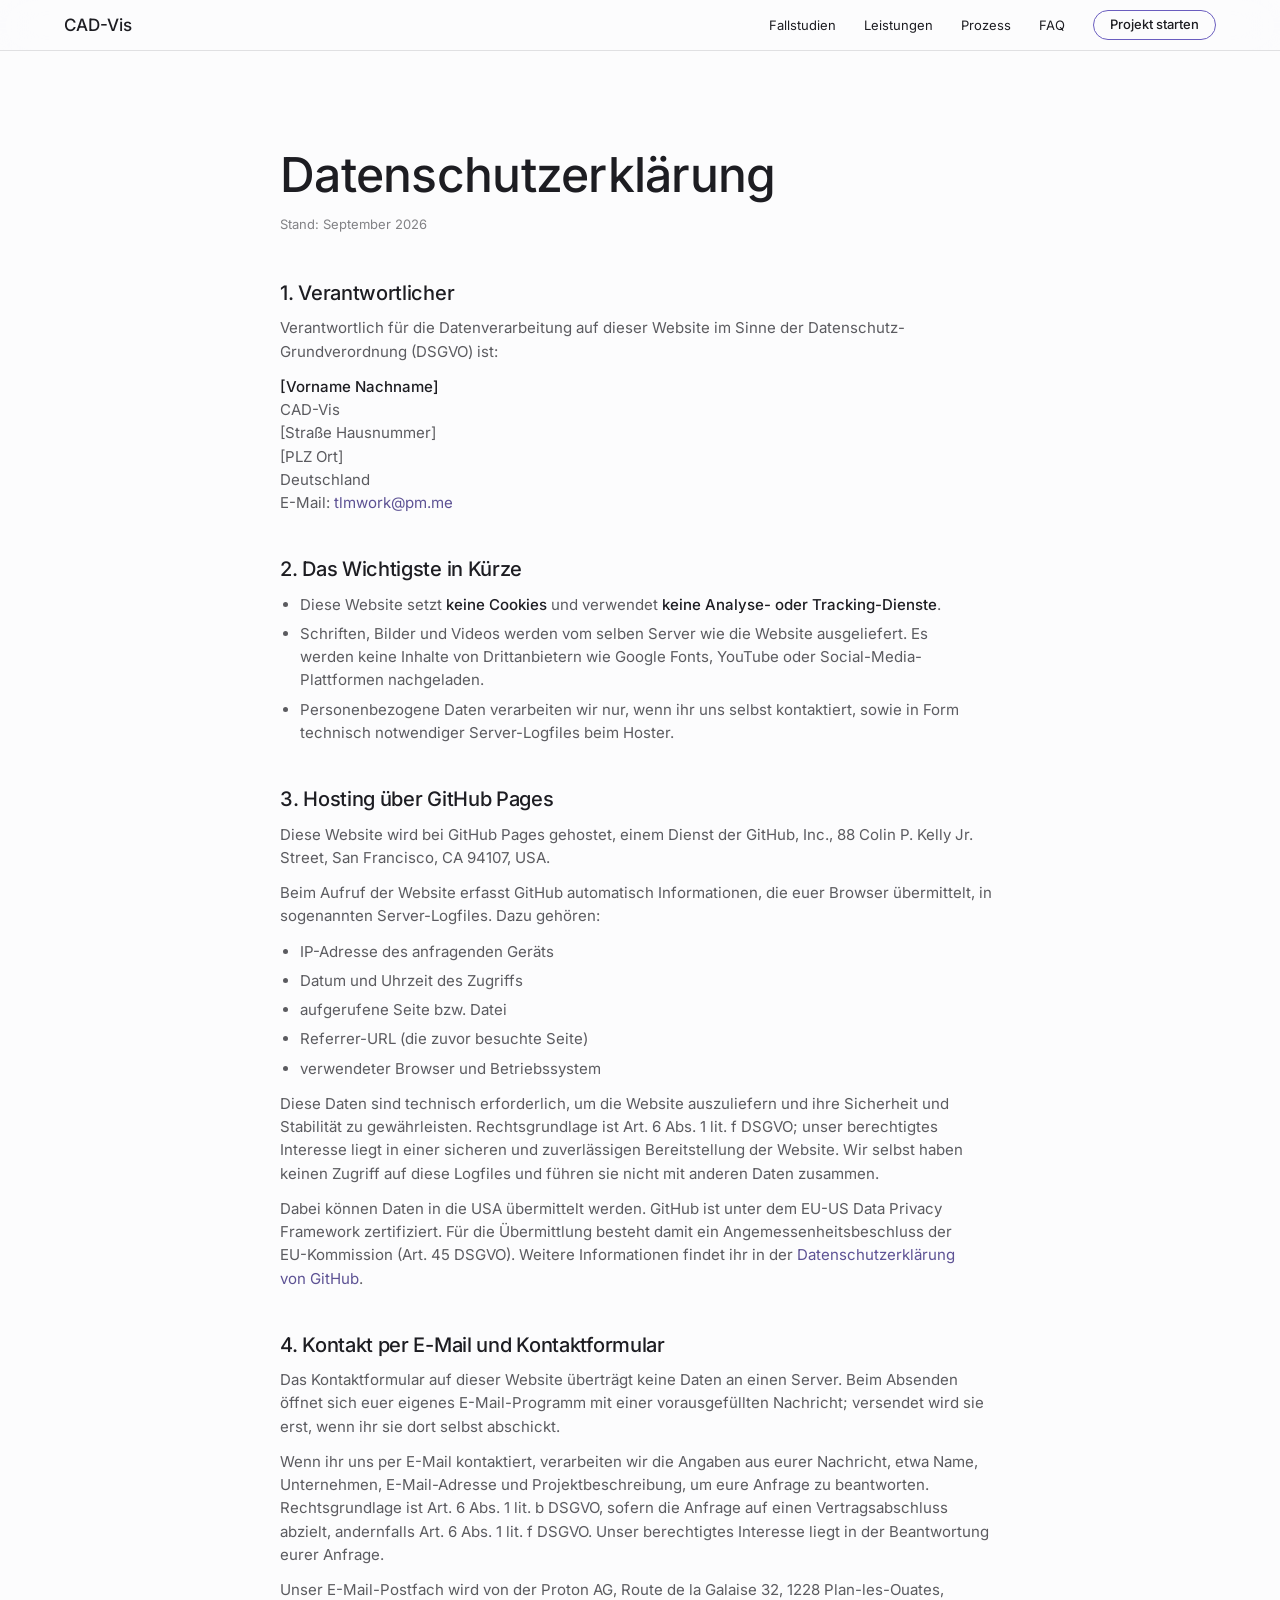
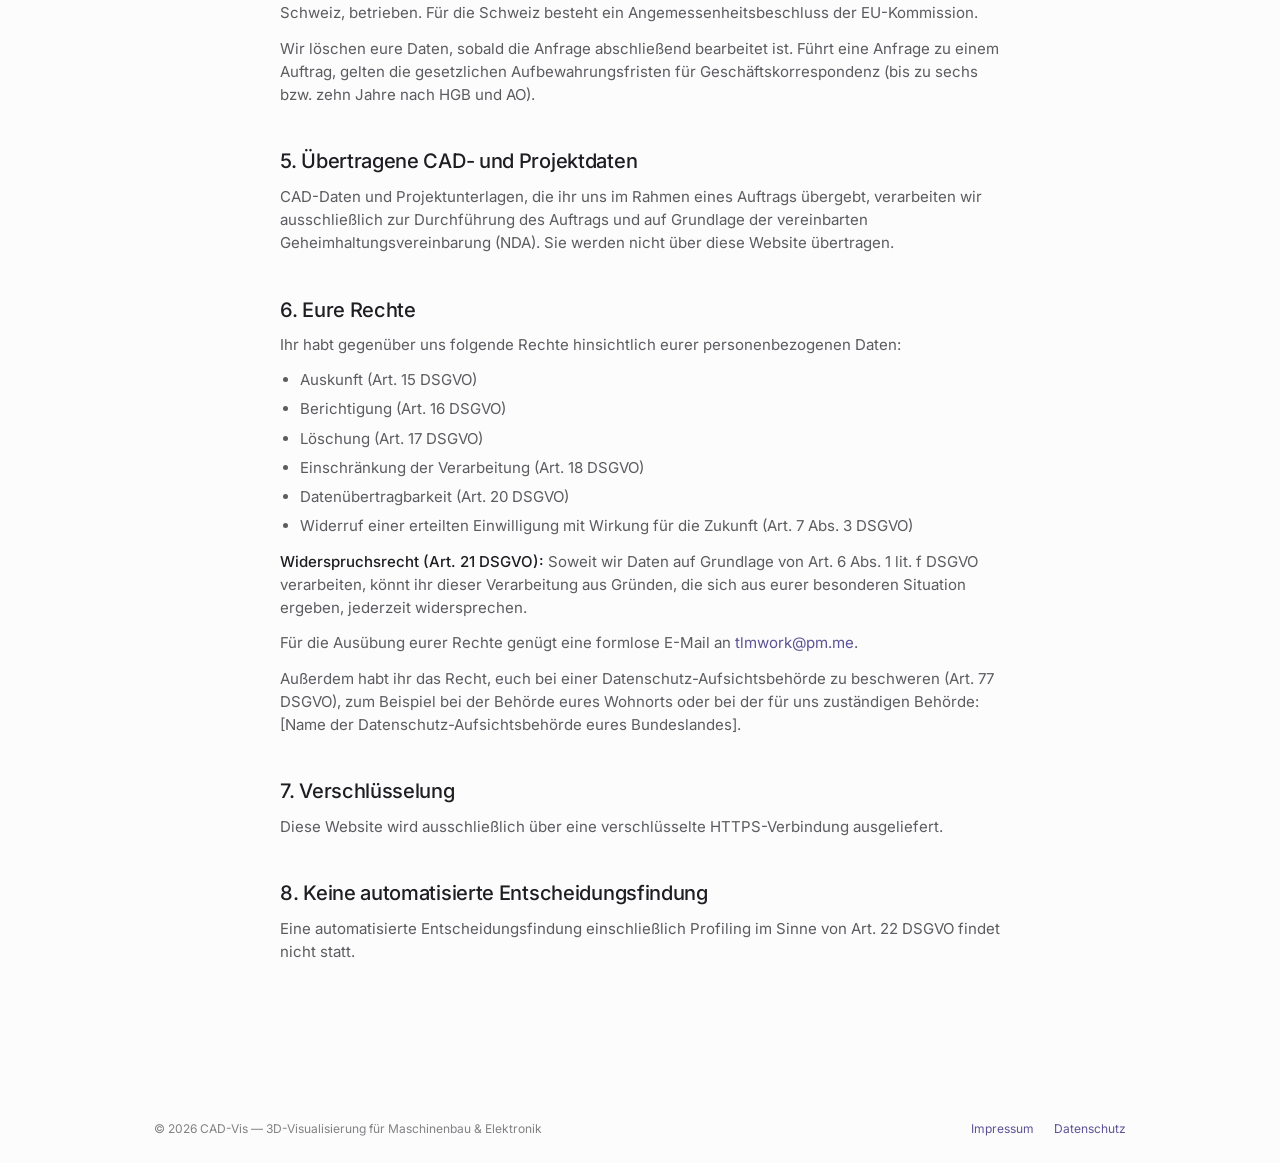
==== datenschutz.html @ a6a9ffc9 "Add Impressum and Datenschutz pages, self-host Inter font Co-Authored-By: Claude Opus 5.5 <noreply@a" ====
<!DOCTYPE html>
<html lang="de">
<head>
<meta charset="utf-8">
<meta name="viewport" content="width=device-width, initial-scale=1">
<title>Datenschutz — CAD-Vis</title>
<meta name="robots" content="noindex">
<meta name="theme-color" content="#fcfcfd">
<link rel="stylesheet" href="styles.css">
</head>
<body>

<nav class="nav" aria-label="Hauptnavigation">
  <a href="index.html" class="nav-brand">CAD-Vis</a>
  <a href="index.html#cases">Fallstudien</a>
  <a href="index.html#leistungen">Leistungen</a>
  <a href="index.html#prozess">Prozess</a>
  <a href="index.html#faq">FAQ</a>
  <a href="index.html#kontakt" class="btn">Projekt starten</a>
</nav>

<main class="legal">
  <h1>Datenschutzerklärung</h1>
  <p class="legal-meta">Stand: September 2026</p>

  <h2>1. Verantwortlicher</h2>
  <p>Verantwortlich für die Datenverarbeitung auf dieser Website im Sinne der Datenschutz-Grundverordnung (DSGVO) ist:</p>
  <address>
    <strong>[Vorname Nachname]</strong><br>
    CAD-Vis<br>
    [Straße Hausnummer]<br>
    [PLZ Ort]<br>
    Deutschland<br>
    E-Mail: <a href="mailto:tlmwork@pm.me">tlmwork@pm.me</a>
  </address>

  <h2>2. Das Wichtigste in Kürze</h2>
  <ul>
    <li>Diese Website setzt <strong>keine Cookies</strong> und verwendet <strong>keine Analyse- oder Tracking-Dienste</strong>.</li>
    <li>Schriften, Bilder und Videos werden vom selben Server wie die Website ausgeliefert. Es werden keine Inhalte von Drittanbietern wie Google Fonts, YouTube oder Social-Media-Plattformen nachgeladen.</li>
    <li>Personenbezogene Daten verarbeiten wir nur, wenn ihr uns selbst kontaktiert, sowie in Form technisch notwendiger Server-Logfiles beim Hoster.</li>
  </ul>

  <h2>3. Hosting über GitHub Pages</h2>
  <p>Diese Website wird bei GitHub Pages gehostet, einem Dienst der GitHub, Inc., 88 Colin P. Kelly Jr. Street, San Francisco, CA 94107, USA.</p>
  <p>Beim Aufruf der Website erfasst GitHub automatisch Informationen, die euer Browser übermittelt, in sogenannten Server-Logfiles. Dazu gehören:</p>
  <ul>
    <li>IP-Adresse des anfragenden Geräts</li>
    <li>Datum und Uhrzeit des Zugriffs</li>
    <li>aufgerufene Seite bzw. Datei</li>
    <li>Referrer-URL (die zuvor besuchte Seite)</li>
    <li>verwendeter Browser und Betriebssystem</li>
  </ul>
  <p>Diese Daten sind technisch erforderlich, um die Website auszuliefern und ihre Sicherheit und Stabilität zu gewährleisten. Rechtsgrundlage ist Art. 6 Abs. 1 lit. f DSGVO; unser berechtigtes Interesse liegt in einer sicheren und zuverlässigen Bereitstellung der Website. Wir selbst haben keinen Zugriff auf diese Logfiles und führen sie nicht mit anderen Daten zusammen.</p>
  <p>Dabei können Daten in die USA übermittelt werden. GitHub ist unter dem EU-US Data Privacy Framework zertifiziert. Für die Übermittlung besteht damit ein Angemessenheitsbeschluss der EU-Kommission (Art. 45 DSGVO). Weitere Informationen findet ihr in der <a href="https://docs.github.com/de/site-policy/privacy-policies/github-general-privacy-statement" rel="noopener">Datenschutzerklärung von GitHub</a>.</p>

  <h2>4. Kontakt per E-Mail und Kontaktformular</h2>
  <p>Das Kontaktformular auf dieser Website überträgt keine Daten an einen Server. Beim Absenden öffnet sich euer eigenes E-Mail-Programm mit einer vorausgefüllten Nachricht; versendet wird sie erst, wenn ihr sie dort selbst abschickt.</p>
  <p>Wenn ihr uns per E-Mail kontaktiert, verarbeiten wir die Angaben aus eurer Nachricht, etwa Name, Unternehmen, E-Mail-Adresse und Projektbeschreibung, um eure Anfrage zu beantworten. Rechtsgrundlage ist Art. 6 Abs. 1 lit. b DSGVO, sofern die Anfrage auf einen Vertragsabschluss abzielt, andernfalls Art. 6 Abs. 1 lit. f DSGVO. Unser berechtigtes Interesse liegt in der Beantwortung eurer Anfrage.</p>
  <p>Unser E-Mail-Postfach wird von der Proton AG, Route de la Galaise 32, 1228 Plan-les-Ouates, Schweiz, betrieben. Für die Schweiz besteht ein Angemessenheitsbeschluss der EU-Kommission.</p>
  <p>Wir löschen eure Daten, sobald die Anfrage abschließend bearbeitet ist. Führt eine Anfrage zu einem Auftrag, gelten die gesetzlichen Aufbewahrungsfristen für Geschäftskorrespondenz (bis zu sechs bzw. zehn Jahre nach HGB und AO).</p>

  <h2>5. Übertragene CAD- und Projektdaten</h2>
  <p>CAD-Daten und Projektunterlagen, die ihr uns im Rahmen eines Auftrags übergebt, verarbeiten wir ausschließlich zur Durchführung des Auftrags und auf Grundlage der vereinbarten Geheimhaltungsvereinbarung (NDA). Sie werden nicht über diese Website übertragen.</p>

  <h2>6. Eure Rechte</h2>
  <p>Ihr habt gegenüber uns folgende Rechte hinsichtlich eurer personenbezogenen Daten:</p>
  <ul>
    <li>Auskunft (Art. 15 DSGVO)</li>
    <li>Berichtigung (Art. 16 DSGVO)</li>
    <li>Löschung (Art. 17 DSGVO)</li>
    <li>Einschränkung der Verarbeitung (Art. 18 DSGVO)</li>
    <li>Datenübertragbarkeit (Art. 20 DSGVO)</li>
    <li>Widerruf einer erteilten Einwilligung mit Wirkung für die Zukunft (Art. 7 Abs. 3 DSGVO)</li>
  </ul>
  <p><strong>Widerspruchsrecht (Art. 21 DSGVO):</strong> Soweit wir Daten auf Grundlage von Art. 6 Abs. 1 lit. f DSGVO verarbeiten, könnt ihr dieser Verarbeitung aus Gründen, die sich aus eurer besonderen Situation ergeben, jederzeit widersprechen.</p>
  <p>Für die Ausübung eurer Rechte genügt eine formlose E-Mail an <a href="mailto:tlmwork@pm.me">tlmwork@pm.me</a>.</p>
  <p>Außerdem habt ihr das Recht, euch bei einer Datenschutz-Aufsichtsbehörde zu beschweren (Art. 77 DSGVO), zum Beispiel bei der Behörde eures Wohnorts oder bei der für uns zuständigen Behörde: [Name der Datenschutz-Aufsichtsbehörde eures Bundeslandes].</p>

  <h2>7. Verschlüsselung</h2>
  <p>Diese Website wird ausschließlich über eine verschlüsselte HTTPS-Verbindung ausgeliefert.</p>

  <h2>8. Keine automatisierte Entscheidungsfindung</h2>
  <p>Eine automatisierte Entscheidungsfindung einschließlich Profiling im Sinne von Art. 22 DSGVO findet nicht statt.</p>
</main>

<footer class="footer">
  <span>© 2026 CAD-Vis — 3D-Visualisierung für Maschinenbau &amp; Elektronik</span>
  <nav aria-label="Rechtliches"><a href="impressum.html">Impressum</a><a href="datenschutz.html" aria-current="page">Datenschutz</a></nav>
</footer>

</body>
</html>
---- styles.css ----
/* Inter is self-hosted (SIL OFL, see fonts/OFL.txt) so no visitor data goes to Google Fonts. */
@font-face {
  font-family: "Inter";
  font-style: normal;
  font-weight: 100 900;
  font-display: swap;
  src: url("fonts/inter-latin-wght-normal.woff2") format("woff2");
}

/* Tokens — the Nocturne design system, re-tuned to a white "product page" ground. */
:root {
  --color-bg: #fcfcfd;
  --color-surface: #f3f3f3;
  --color-text: #1d1d22;
  --color-accent: #6a5dbf;
  --color-divider: color-mix(in srgb, #1d1d22 12%, transparent);

  --color-neutral-100: #f3f5fe;
  --color-neutral-200: #e4e7f5;
  --color-neutral-300: #cfd3e5;
  --color-neutral-600: #75798c;
  --color-neutral-700: #595d6c;

  --color-accent-300: #d2cefd;
  --color-accent-600: #796cbf;
  --color-accent-700: #5d5294;

  --ground-motor: #444243;
  --ground-pcb: #121519;

  --text-muted: color-mix(in srgb, var(--color-text) 72%, transparent);
  --text-soft: color-mix(in srgb, var(--color-text) 68%, transparent);
  --text-faint: color-mix(in srgb, var(--color-text) 55%, transparent);

  --font-heading: "Inter", system-ui, sans-serif;
  --font-heading-weight: 500;
  --font-body: "Inter", system-ui, sans-serif;

  --radius-md: 8px;
  --radius-lg: 14px;
  --radius-xl: 24px;
  --radius-pill: 980px;

  --gutter: clamp(20px, 5vw, 72px);
  --content: 1100px;
}

/* Base */
*, *::before, *::after { box-sizing: border-box; }
html { scroll-behavior: smooth; }
body {
  margin: 0; font-size: 15px; line-height: 1.55; font-weight: 400;
  text-wrap: pretty; background: var(--color-bg); color: var(--color-text);
  font-family: var(--font-body); -webkit-font-smoothing: antialiased;
}
h1, h2, h3 {
  font-family: var(--font-heading); font-weight: var(--font-heading-weight);
  line-height: 1.12; letter-spacing: -0.015em; margin: 0;
}
p { margin: 0; }
img, video { display: block; max-width: 100%; }
figure { margin: 0; }
a { color: var(--color-accent-700); text-decoration: none; text-underline-offset: 3px; }
a:hover { color: var(--color-accent-600); text-decoration: underline; }
:focus { outline: none; }
:focus-visible { outline: 2px solid var(--color-accent); outline-offset: 2px; }
::selection { background: color-mix(in srgb, var(--color-accent) 30%, transparent); }
[id] { scroll-margin-top: 64px; }

@media (prefers-reduced-motion: reduce) {
  html { scroll-behavior: auto; }
  *, *::before, *::after { transition: none !important; }
}

/* Shared type */
.display {
  font-size: clamp(40px, 6vw, 72px); line-height: 1.04; letter-spacing: -0.035em;
}
.display-sm {
  font-size: clamp(36px, 5vw, 56px); line-height: 1.06; letter-spacing: -0.03em;
}
.display-md {
  font-size: clamp(36px, 5.5vw, 64px); line-height: 1.06; letter-spacing: -0.03em;
}
.eyebrow { font-size: 14px; font-weight: 500; color: var(--color-accent-700); margin: 0 0 10px; }
.lead {
  font-size: clamp(17px, 1.6vw, 21px); line-height: 1.5; margin: 18px auto 0;
  max-width: 44ch; color: var(--text-muted);
}
.center { text-align: center; }
.container { max-width: var(--content); margin: 0 auto; }
.section { padding: clamp(96px, 12vw, 144px) var(--gutter); }
.bg-surface { background: var(--color-surface); }

/* Buttons & tags */
.btn {
  display: inline-flex; align-items: center; justify-content: center; gap: 6px;
  cursor: pointer; text-decoration: none; white-space: nowrap;
  font-family: var(--font-heading); font-weight: var(--font-heading-weight);
  line-height: 1.2; background: transparent;
  border: 1px solid var(--color-accent); color: var(--color-accent);
  border-radius: var(--radius-pill);
}
.btn:hover { color: var(--color-accent); text-decoration: none; background: color-mix(in srgb, var(--color-accent) 12%, transparent); }
.btn:active { background: color-mix(in srgb, var(--color-accent) 22%, transparent); }

.tags { display: flex; gap: 8px; flex-wrap: wrap; margin-top: 20px; }
.tags.center { justify-content: center; }
.tag {
  display: inline-flex; align-items: center; font-size: 11px; letter-spacing: 0.02em;
  padding: 3px 10px; border-radius: 6px; border: 1px solid var(--color-divider);
  color: var(--color-accent-700);
}
.on-dark .tag { color: var(--color-neutral-200); border-color: var(--color-neutral-600); }
.on-pcb .tag { border-color: var(--color-neutral-700); }

/* Navigation — hides on scroll down, returns on scroll up */
.nav {
  position: fixed; top: 0; left: 0; right: 0; z-index: 20;
  display: flex; align-items: center; flex-wrap: wrap; gap: 8px 28px;
  padding: 10px var(--gutter);
  background: color-mix(in srgb, var(--color-bg) 80%, transparent);
  backdrop-filter: saturate(180%) blur(20px); -webkit-backdrop-filter: saturate(180%) blur(20px);
  box-shadow: 0 1px 0 var(--color-divider);
  transition: transform 0.35s ease;
}
.nav.is-hidden { transform: translateY(-100%); }
.nav-brand {
  font-family: var(--font-heading); font-weight: var(--font-heading-weight);
  font-size: 17px; margin-right: auto; color: inherit;
}
.nav-brand:hover { color: inherit; text-decoration: none; }
.nav a:not(.nav-brand) { color: inherit; font-size: 13px; }
.nav a:not(.nav-brand):hover { color: var(--color-accent); }
.nav .btn { padding: 6px 16px; }

/* Sticky CTA — appears once the hero is scrolled past */
.sticky-cta {
  position: fixed; right: clamp(16px, 3vw, 32px); bottom: clamp(16px, 3vw, 32px); z-index: 20;
  padding: 13px 22px; font-size: 15px; background: var(--color-bg);
  box-shadow: 0 8px 24px color-mix(in srgb, #1d1d22 18%, transparent);
  opacity: 0; pointer-events: none; transition: opacity 0.3s ease;
}
.sticky-cta:hover { background: color-mix(in srgb, var(--color-accent) 12%, var(--color-bg)); }
.sticky-cta.is-visible { opacity: 1; pointer-events: auto; }

/* Hero */
.hero { padding: calc(clamp(72px, 10vw, 120px) + 52px) var(--gutter) 0; text-align: center; }
.hero-kicker { font-size: clamp(17px, 1.6vw, 21px); font-weight: 500; color: var(--color-accent-700); margin: 0 0 14px; }
.hero h1 {
  font-size: clamp(48px, 8vw, 96px); line-height: 1.02; letter-spacing: -0.035em;
  margin: 0 auto; max-width: 14ch;
}
.hero-sub {
  font-size: clamp(18px, 1.8vw, 22px); line-height: 1.45; margin: 24px auto 0;
  max-width: 40ch; color: var(--text-muted);
}
.hero-actions {
  display: flex; gap: 12px 28px; justify-content: center; align-items: center;
  flex-wrap: wrap; margin-top: 32px;
}
.hero-actions .btn { padding: 11px 22px; font-size: 16px; }
.hero-actions > a:not(.btn) { font-size: 16px; }
.hero-media { margin: 56px auto 0; max-width: 1320px; padding: 0 var(--gutter); box-sizing: content-box; }
.hero-media video {
  width: 100%; aspect-ratio: 16 / 9; object-fit: cover;
  border-radius: var(--radius-xl); background: var(--ground-pcb);
}

/* Facts strip */
.facts { padding: 40px var(--gutter); background: var(--color-surface); }
.facts dl {
  max-width: var(--content); margin: 0 auto; display: grid;
  grid-template-columns: repeat(auto-fit, minmax(200px, 1fr)); gap: 24px 32px; text-align: center;
}
.facts dt { font-size: 12px; letter-spacing: 0.06em; text-transform: uppercase; color: var(--text-faint); }
.facts dd { margin: 6px 0 0; font-size: 15px; }

/* Problem */
.problem { padding: clamp(96px, 12vw, 160px) var(--gutter); text-align: center; }
.problem h2 { margin: 0 auto; max-width: 18ch; }
.problem p {
  font-size: clamp(18px, 1.8vw, 22px); line-height: 1.5; margin: 28px auto 0;
  max-width: 46ch; color: var(--text-muted);
}
.problem p strong { font-weight: 400; color: var(--color-text); }

/* Case studies */
.case { padding: clamp(80px, 10vw, 128px) var(--gutter); }
.grid { display: grid; gap: 12px; }
.grid-420 { grid-template-columns: repeat(auto-fit, minmax(min(100%, 420px), 1fr)); }
.grid-300 { grid-template-columns: repeat(auto-fit, minmax(min(100%, 300px), 1fr)); }
.grid-260 { grid-template-columns: repeat(auto-fit, minmax(min(100%, 260px), 1fr)); }
.rounded { border-radius: var(--radius-lg); }
.cover { width: 100%; object-fit: cover; }

.case-amp { background: var(--color-surface); }
.case-amp .grid-420 { margin-top: 48px; }
.case-amp .grid-300 { margin-top: 12px; }
.case-amp .strip { width: 100%; aspect-ratio: 3 / 1; object-fit: cover; object-position: center 85%; }
.case-amp .square { width: 100%; aspect-ratio: 1 / 1; object-fit: contain; }
.case-amp .square.cover { object-fit: cover; }

.on-dark { color: var(--color-neutral-100); }
.on-dark .eyebrow { color: var(--color-accent-300); }
.on-dark .lead { color: var(--color-neutral-300); }

.case-motor { background: var(--ground-motor); }
.case-motor .intro {
  display: grid; grid-template-columns: repeat(auto-fit, minmax(min(100%, 380px), 1fr));
  gap: 32px 56px; align-items: center;
}
.case-motor .lead { margin: 18px 0 0; max-width: 40ch; }
.case-motor .grid-260 { margin-top: 48px; }
.case-motor .grid-260 img { aspect-ratio: 4 / 5; }

.case-pcb { background: var(--ground-pcb); }
.case-pcb .banner { position: relative; }
.case-pcb .banner img { width: 100%; aspect-ratio: 16 / 8; min-height: 460px; object-fit: cover; }
.case-pcb .banner::after {
  content: ""; position: absolute; inset: 0; pointer-events: none;
  background: linear-gradient(to top, var(--ground-pcb) 4%, transparent 55%);
}
.case-pcb .banner-text {
  position: absolute; left: 0; right: 0; bottom: 0; z-index: 1;
  padding: 0 var(--gutter) clamp(28px, 4vw, 56px);
}
.case-pcb .body {
  max-width: var(--content); margin: 0 auto; box-sizing: content-box;
  padding: 24px var(--gutter) clamp(80px, 10vw, 128px);
}
.case-pcb .intro {
  display: grid; grid-template-columns: repeat(auto-fit, minmax(min(100%, 380px), 1fr));
  gap: 24px 56px; align-items: start;
}
.case-pcb .lead { margin: 0; max-width: 40ch; }
.case-pcb .tags { margin-top: 0; }
.case-pcb .grid-420 { margin-top: 48px; }
.case-pcb .grid-420 img { aspect-ratio: 16 / 10; }

/* Stats */
.stats .container {
  display: grid; grid-template-columns: repeat(auto-fit, minmax(200px, 1fr));
  gap: 48px 24px; text-align: center;
}
.stat-value {
  font-family: var(--font-heading); font-weight: var(--font-heading-weight);
  font-size: clamp(52px, 6vw, 80px); line-height: 1; letter-spacing: -0.04em;
}
.stat-label {
  font-size: 15px; line-height: 22px; margin: 12px auto 0; max-width: 22ch;
  color: color-mix(in srgb, var(--color-text) 64%, transparent);
}

/* Section heads */
.section-head { text-align: center; margin-bottom: 56px; }

/* Services */
.tiers { display: grid; grid-template-columns: repeat(auto-fit, minmax(min(100%, 240px), 1fr)); gap: 16px; }
.tier {
  background: var(--color-bg); border-radius: var(--radius-lg); padding: 28px;
  display: flex; flex-direction: column; gap: 12px;
}
.tier-step { font-size: 13px; font-weight: 500; color: var(--color-accent-700); }
.tier h3 { font-size: 22px; line-height: 1.2; letter-spacing: -0.015em; }
.tier-desc { font-size: 15px; line-height: 24px; flex: 1; color: var(--text-muted); }
.tier-price { font-size: 15px; font-weight: 500; margin-top: 8px; }
.note { font-size: 13px; line-height: 20px; margin-top: 24px; text-align: center; color: var(--text-faint); }

/* Process */
.steps {
  list-style: none; margin: 0; padding: 0; display: grid;
  grid-template-columns: repeat(auto-fit, minmax(min(100%, 190px), 1fr)); gap: 32px 24px;
}
.steps li {
  display: flex; flex-direction: column; gap: 8px; padding-top: 20px;
  box-shadow: inset 0 1px 0 var(--color-divider);
}
.steps li.is-key { box-shadow: inset 0 1px 0 var(--color-accent); }
.step-num { font-size: 13px; font-weight: 500; color: var(--color-accent-700); }
.steps h3 { font-size: 19px; line-height: 1.12; }
.small-text { font-size: 14.5px; line-height: 22px; color: var(--text-soft); }

/* Data security */
.security { padding: 0 var(--gutter) clamp(96px, 12vw, 144px); }
.security .panel {
  max-width: var(--content); margin: 0 auto; background: var(--color-surface);
  border-radius: var(--radius-xl); padding: clamp(40px, 6vw, 80px) clamp(24px, 5vw, 72px);
}
.security .section-head { margin-bottom: 48px; }
.security-grid { display: grid; grid-template-columns: repeat(auto-fit, minmax(min(100%, 220px), 1fr)); gap: 32px; }
.security-grid h3 { font-size: 18px; margin: 0 0 6px; }

/* FAQ */
.faq { padding: 0 var(--gutter) clamp(96px, 12vw, 144px); }
.faq .container { max-width: 760px; }
.faq h2 { margin: 0 0 40px; text-align: center; }
.faq details { padding: 22px 0; box-shadow: inset 0 1px 0 var(--color-divider); }
.faq details:last-child { box-shadow: inset 0 1px 0 var(--color-divider), inset 0 -1px 0 var(--color-divider); }
.faq summary {
  list-style: none; cursor: pointer; display: flex; justify-content: space-between;
  gap: 16px; font-size: 18px; font-weight: 500;
}
.faq summary::-webkit-details-marker { display: none; }
.faq summary span { color: var(--color-accent-700); }
.faq details p { font-size: 16px; line-height: 26px; margin: 12px 0 0; color: var(--text-muted); }

/* Contact */
.contact .container { max-width: 640px; }
.contact h2 { font-size: clamp(48px, 7vw, 88px); line-height: 1; letter-spacing: -0.04em; }
.contact .lead { max-width: 40ch; }
.contact-mail { margin: 14px 0 0; font-size: 16px; }
.form { display: flex; flex-direction: column; gap: 16px; margin-top: 48px; }
.form-row { display: grid; grid-template-columns: repeat(auto-fit, minmax(200px, 1fr)); gap: 16px; }
.field > label { display: block; font-size: 12px; margin-bottom: 5px; color: color-mix(in srgb, var(--color-text) 70%, transparent); }
.input {
  width: 100%; min-height: 44px; padding: 6px 10px; font: inherit; font-size: 14px;
  color: var(--color-text); caret-color: var(--color-accent); background: var(--color-bg);
  border: 1px solid var(--color-divider); border-radius: 12px;
}
.input:hover { border-color: color-mix(in srgb, var(--color-text) 45%, transparent); }
.input:focus-visible { border-color: var(--color-accent); outline-offset: 0; }
textarea.input { min-height: 90px; resize: vertical; }
.form .btn { align-self: center; padding: 12px 28px; font-size: 16px; margin-top: 8px; }

/* Brand */
.brand { text-align: center; }
.brand h2 { margin: 0 auto; max-width: 20ch; }
.brand .lead { margin-top: 24px; }
.brand-link { display: inline-block; margin-top: 28px; font-size: 17px; }

/* Footer */
.footer {
  max-width: var(--content); margin: 0 auto; padding: 24px var(--gutter);
  font-size: 12px; line-height: 20px; color: var(--text-faint);
  display: flex; justify-content: space-between; flex-wrap: wrap; gap: 12px;
}
.footer nav { display: flex; gap: 20px; }

/* Legal pages (Impressum, Datenschutz) */
.legal { max-width: 720px; margin: 0 auto; padding: calc(clamp(56px, 8vw, 96px) + 52px) var(--gutter) clamp(72px, 10vw, 120px); box-sizing: content-box; }
.legal h1 { font-size: clamp(34px, 5vw, 48px); margin: 0 0 12px; }
.legal .legal-meta { color: var(--text-faint); font-size: 13px; margin: 0 0 48px; }
.legal h2 { font-size: 20px; margin: 44px 0 12px; }
.legal h3 { font-size: 16px; font-weight: 600; margin: 24px 0 8px; }
.legal p, .legal ul, .legal address { margin: 0 0 12px; color: var(--text-muted); font-style: normal; }
.legal ul { padding-left: 20px; }
.legal li { margin: 0 0 6px; }
.legal strong { color: var(--color-text); font-weight: 500; }
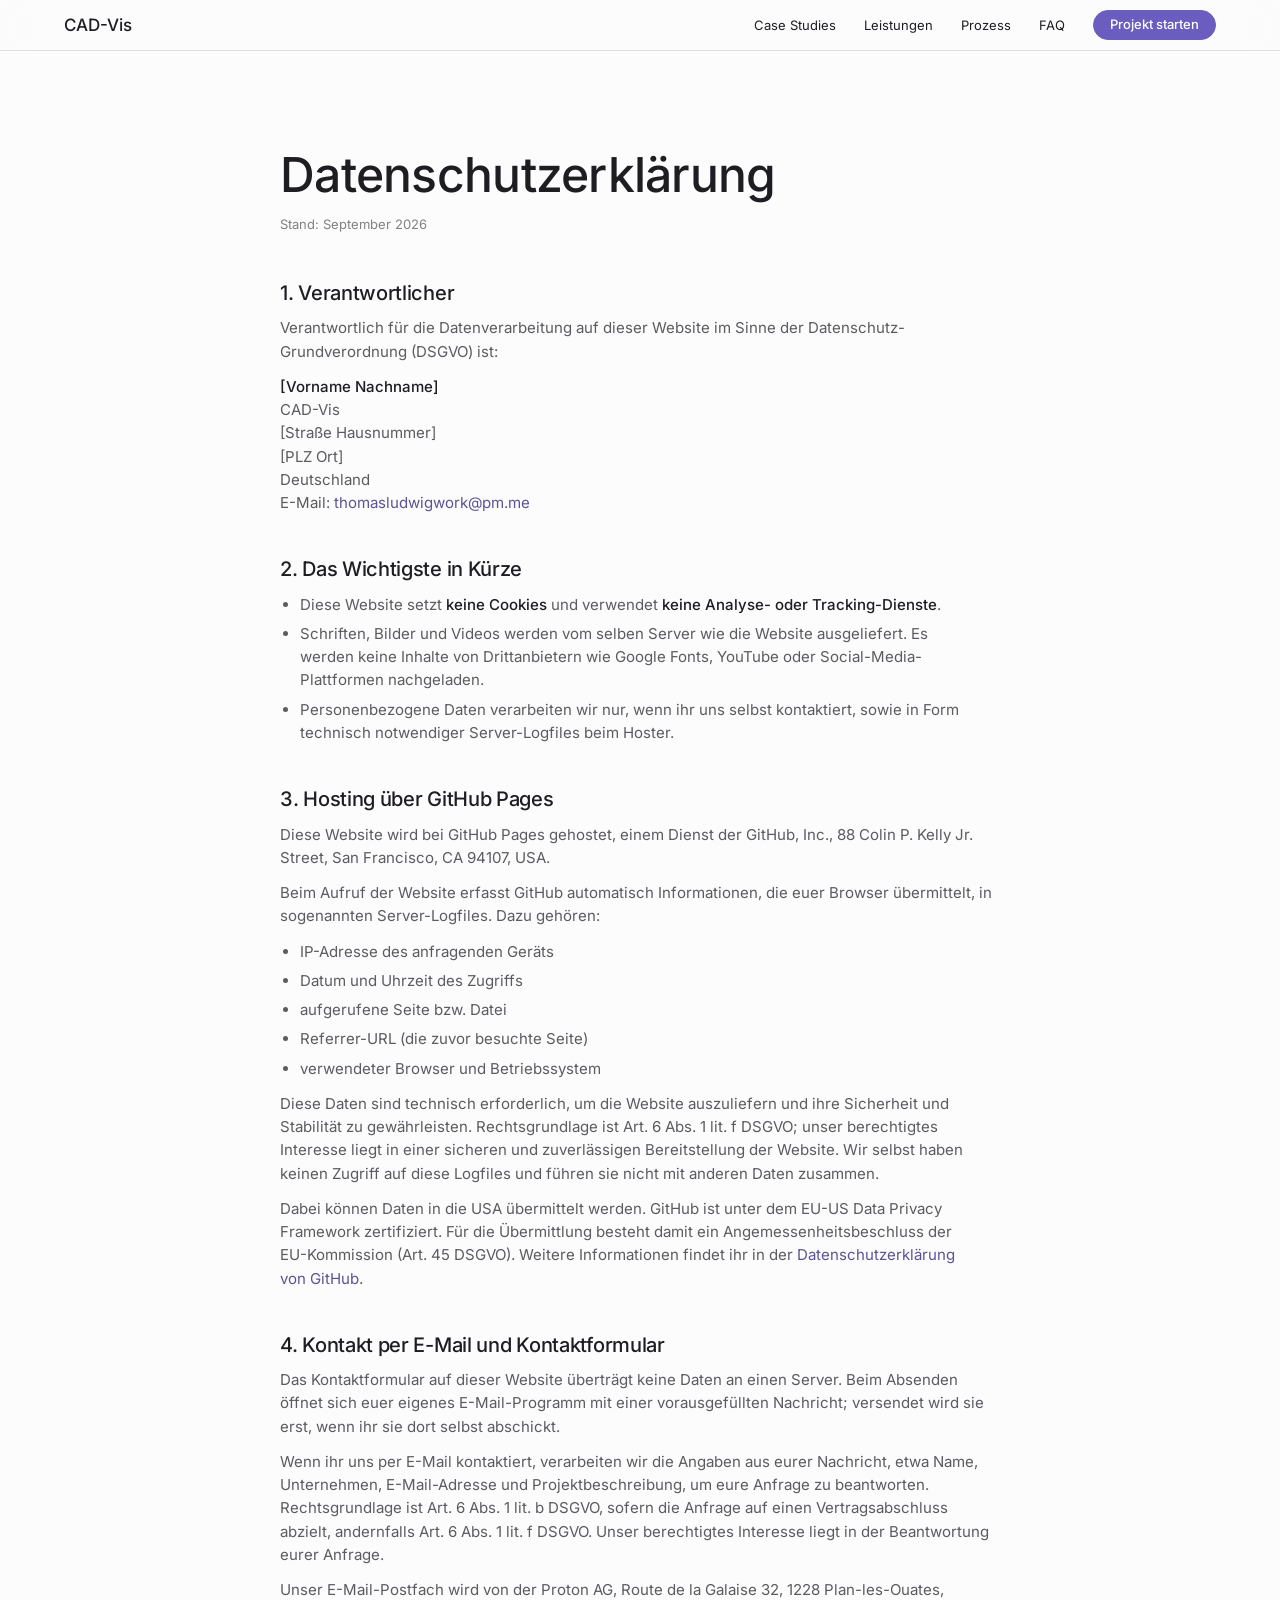
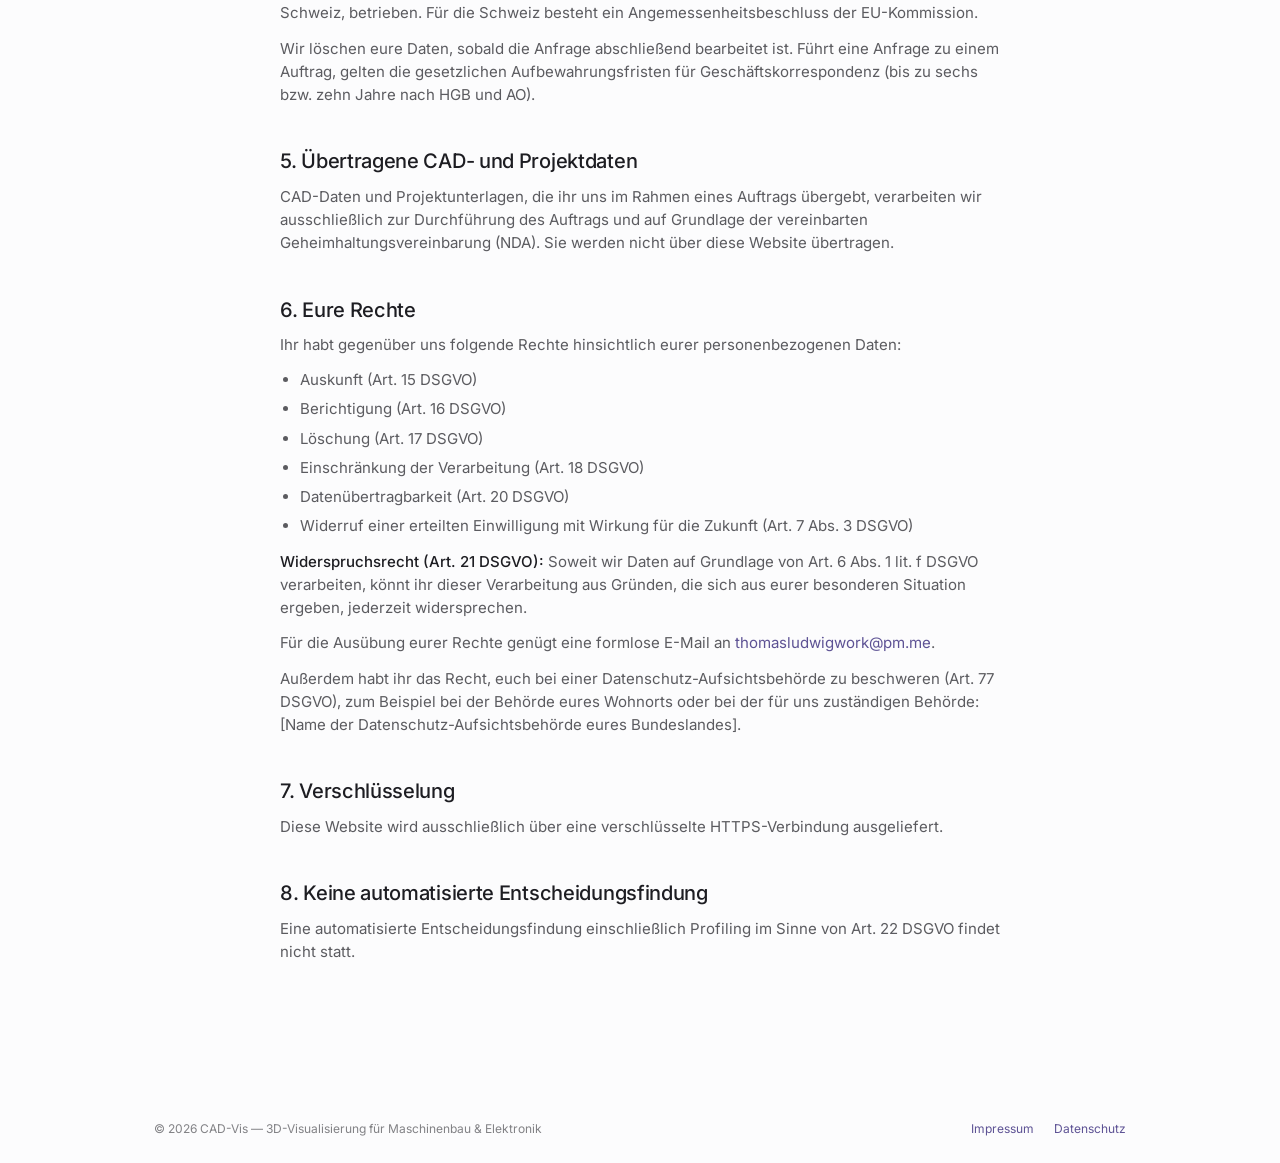
==== commit 97e57d5b: "Filled purple buttons, scroll reveal motion, copy and e-mail updates Co-Authored-By: Claude Opus 5.5" ====
--- a/datenschutz.html
+++ b/datenschutz.html
@@ -12,7 +12,7 @@
 
 <nav class="nav" aria-label="Hauptnavigation">
   <a href="index.html" class="nav-brand">CAD-Vis</a>
-  <a href="index.html#cases">Fallstudien</a>
+  <a href="index.html#cases">Case Studies</a>
   <a href="index.html#leistungen">Leistungen</a>
   <a href="index.html#prozess">Prozess</a>
   <a href="index.html#faq">FAQ</a>
@@ -31,7 +31,7 @@
     [Straße Hausnummer]<br>
     [PLZ Ort]<br>
     Deutschland<br>
-    E-Mail: <a href="mailto:tlmwork@pm.me">tlmwork@pm.me</a>
+    E-Mail: <a href="mailto:thomasludwigwork@pm.me">thomasludwigwork@pm.me</a>
   </address>
 
   <h2>2. Das Wichtigste in Kürze</h2>
@@ -74,7 +74,7 @@
     <li>Widerruf einer erteilten Einwilligung mit Wirkung für die Zukunft (Art. 7 Abs. 3 DSGVO)</li>
   </ul>
   <p><strong>Widerspruchsrecht (Art. 21 DSGVO):</strong> Soweit wir Daten auf Grundlage von Art. 6 Abs. 1 lit. f DSGVO verarbeiten, könnt ihr dieser Verarbeitung aus Gründen, die sich aus eurer besonderen Situation ergeben, jederzeit widersprechen.</p>
-  <p>Für die Ausübung eurer Rechte genügt eine formlose E-Mail an <a href="mailto:tlmwork@pm.me">tlmwork@pm.me</a>.</p>
+  <p>Für die Ausübung eurer Rechte genügt eine formlose E-Mail an <a href="mailto:thomasludwigwork@pm.me">thomasludwigwork@pm.me</a>.</p>
   <p>Außerdem habt ihr das Recht, euch bei einer Datenschutz-Aufsichtsbehörde zu beschweren (Art. 77 DSGVO), zum Beispiel bei der Behörde eures Wohnorts oder bei der für uns zuständigen Behörde: [Name der Datenschutz-Aufsichtsbehörde eures Bundeslandes].</p>
 
   <h2>7. Verschlüsselung</h2>
--- a/styles.css
+++ b/styles.css
@@ -97,12 +97,13 @@
   display: inline-flex; align-items: center; justify-content: center; gap: 6px;
   cursor: pointer; text-decoration: none; white-space: nowrap;
   font-family: var(--font-heading); font-weight: var(--font-heading-weight);
-  line-height: 1.2; background: transparent;
-  border: 1px solid var(--color-accent); color: var(--color-accent);
+  line-height: 1.2; background: var(--color-accent);
+  border: 1px solid var(--color-accent); color: #fff;
+  transition: background-color 0.2s, border-color 0.2s;
   border-radius: var(--radius-pill);
 }
-.btn:hover { color: var(--color-accent); text-decoration: none; background: color-mix(in srgb, var(--color-accent) 12%, transparent); }
-.btn:active { background: color-mix(in srgb, var(--color-accent) 22%, transparent); }
+.btn:hover { color: #fff; text-decoration: none; background: var(--color-accent-700); border-color: var(--color-accent-700); }
+.btn:active { background: color-mix(in srgb, var(--color-accent-700) 85%, #000); }
 
 .tags { display: flex; gap: 8px; flex-wrap: wrap; margin-top: 20px; }
 .tags.center { justify-content: center; }
@@ -133,15 +134,15 @@
 .nav a:not(.nav-brand) { color: inherit; font-size: 13px; }
 .nav a:not(.nav-brand):hover { color: var(--color-accent); }
 .nav .btn { padding: 6px 16px; }
+.nav a.btn, .nav a.btn:hover { color: #fff; }
 
 /* Sticky CTA — appears once the hero is scrolled past */
 .sticky-cta {
   position: fixed; right: clamp(16px, 3vw, 32px); bottom: clamp(16px, 3vw, 32px); z-index: 20;
-  padding: 13px 22px; font-size: 15px; background: var(--color-bg);
+  padding: 13px 22px; font-size: 15px;
   box-shadow: 0 8px 24px color-mix(in srgb, #1d1d22 18%, transparent);
-  opacity: 0; pointer-events: none; transition: opacity 0.3s ease;
-}
-.sticky-cta:hover { background: color-mix(in srgb, var(--color-accent) 12%, var(--color-bg)); }
+  opacity: 0; pointer-events: none; transition: opacity 0.3s ease, background-color 0.2s, border-color 0.2s;
+}
 .sticky-cta.is-visible { opacity: 1; pointer-events: auto; }
 
 /* Hero */
@@ -161,7 +162,7 @@
 }
 .hero-actions .btn { padding: 11px 22px; font-size: 16px; }
 .hero-actions > a:not(.btn) { font-size: 16px; }
-.hero-media { margin: 56px auto 0; max-width: 1320px; padding: 0 var(--gutter); box-sizing: content-box; }
+.hero-media { margin: 56px auto; max-width: 1320px; padding: 0 var(--gutter); box-sizing: content-box; }
 .hero-media video {
   width: 100%; aspect-ratio: 16 / 9; object-fit: cover;
   border-radius: var(--radius-xl); background: var(--ground-pcb);
@@ -265,7 +266,6 @@
 .tier h3 { font-size: 22px; line-height: 1.2; letter-spacing: -0.015em; }
 .tier-desc { font-size: 15px; line-height: 24px; flex: 1; color: var(--text-muted); }
 .tier-price { font-size: 15px; font-weight: 500; margin-top: 8px; }
-.note { font-size: 13px; line-height: 20px; margin-top: 24px; text-align: center; color: var(--text-faint); }
 
 /* Process */
 .steps {
@@ -347,3 +347,18 @@
 .legal ul { padding-left: 20px; }
 .legal li { margin: 0 0 6px; }
 .legal strong { color: var(--color-text); font-weight: 500; }
+
+/* Scroll reveal — blocks fade in and rise slightly as they enter the viewport.
+   Only active when JS has set .motion on <html> (skipped for reduced motion). */
+.motion [data-reveal]:not([data-reveal="children"]),
+.motion [data-reveal="children"] > * {
+  opacity: 0; transform: translateY(24px);
+  transition: opacity 0.9s cubic-bezier(0.2, 0.7, 0.2, 1), transform 0.9s cubic-bezier(0.2, 0.7, 0.2, 1);
+  transition-delay: var(--reveal-delay, 0ms);
+}
+.motion [data-reveal].is-revealed,
+.motion [data-reveal="children"] > .is-revealed { opacity: 1; transform: none; }
+@media print {
+  .motion [data-reveal]:not([data-reveal="children"]),
+  .motion [data-reveal="children"] > * { opacity: 1; transform: none; }
+}
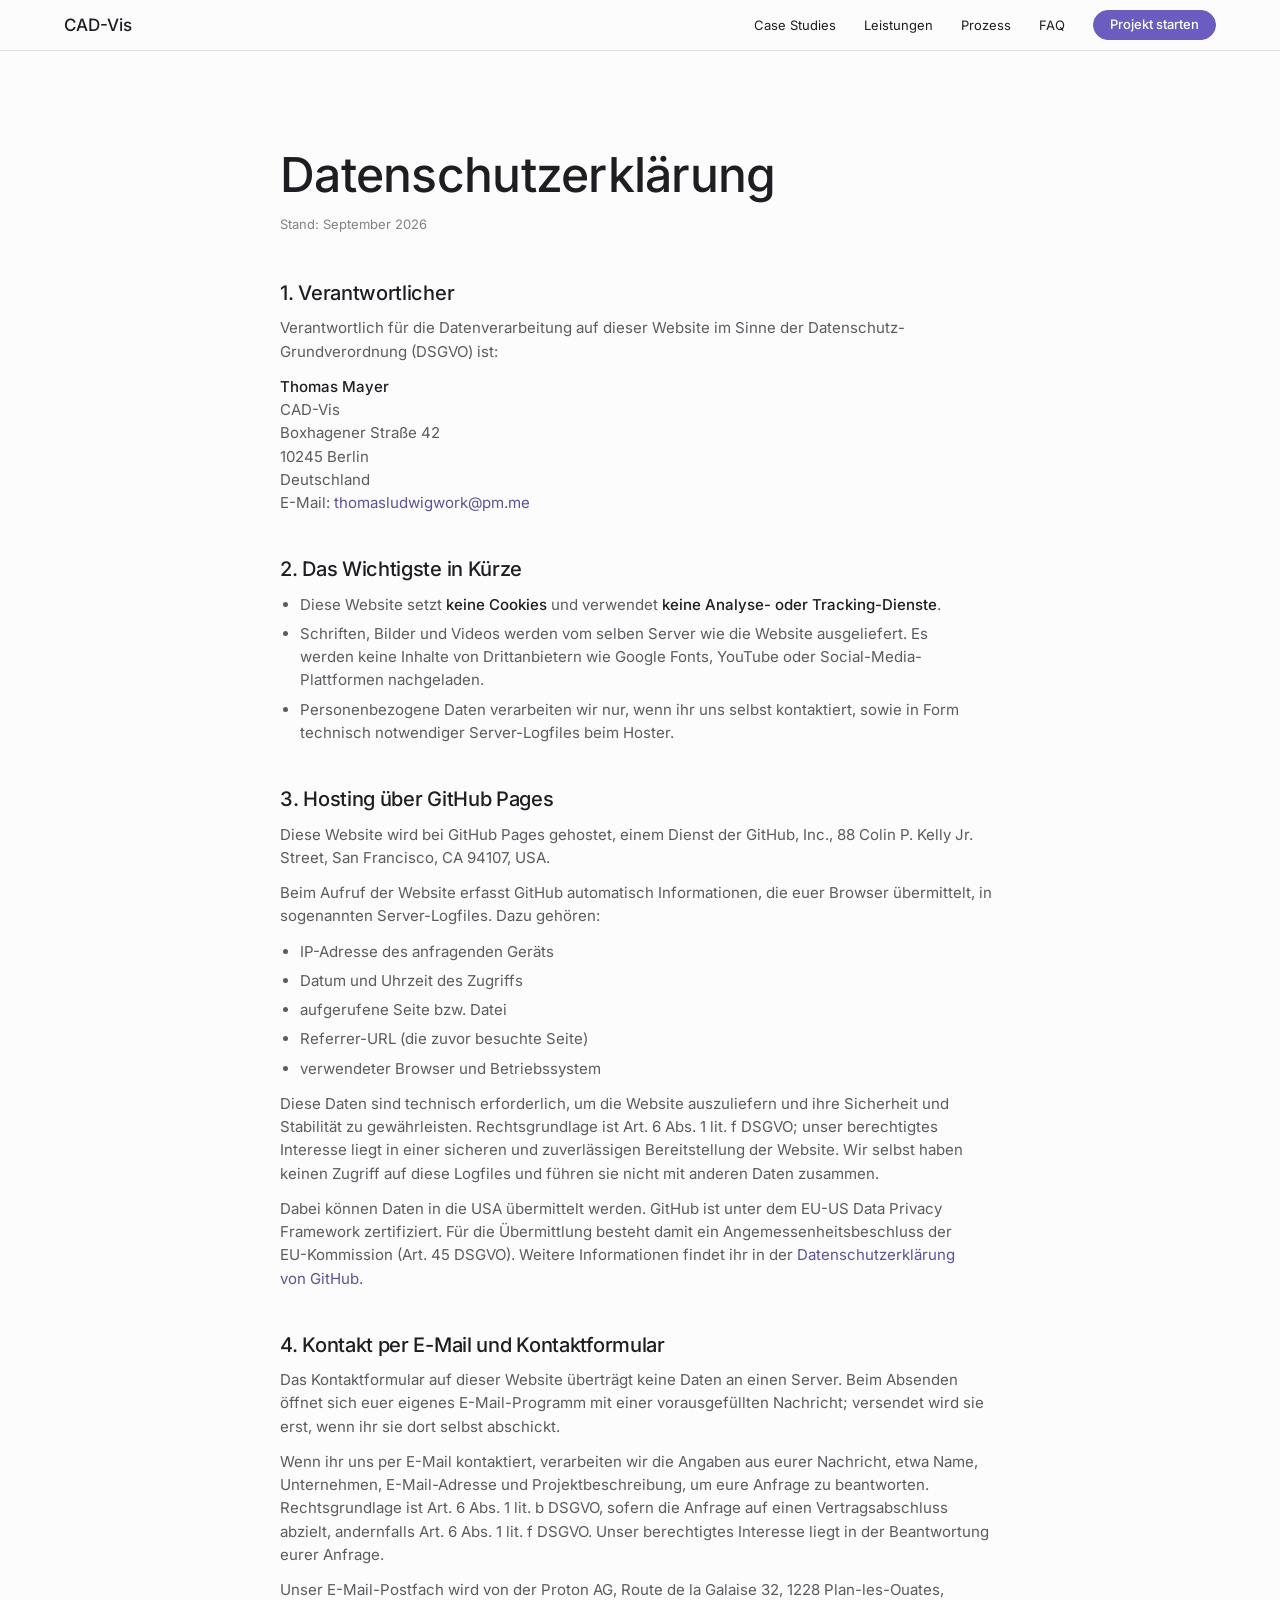
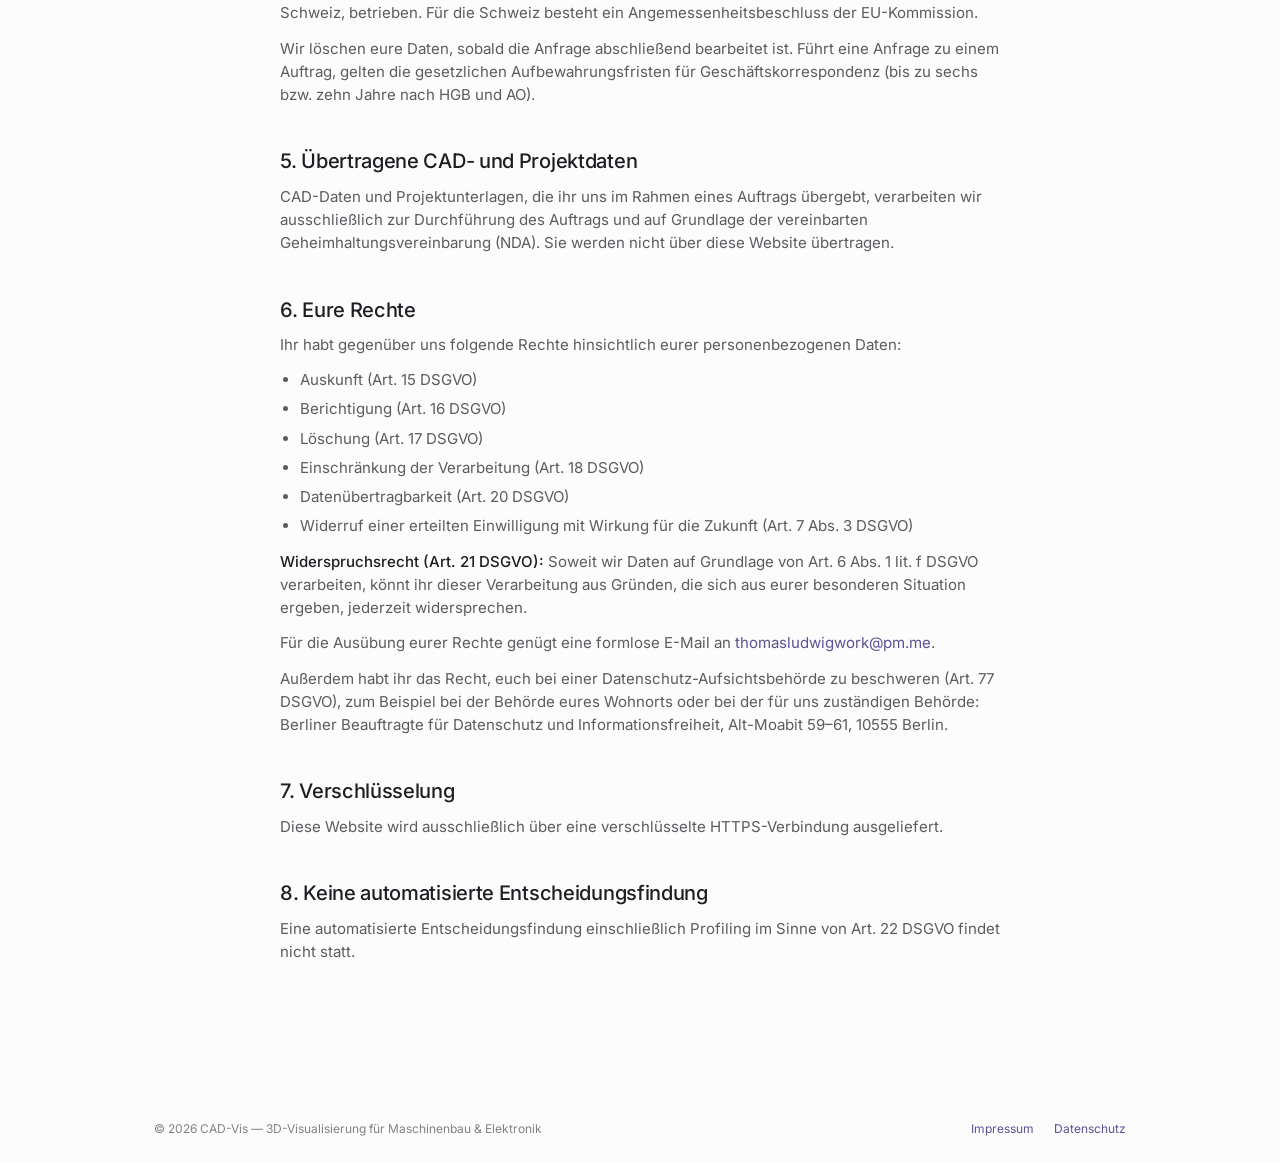
==== commit cc843b02: "Fill in name, address and supervisory authority in legal pages Co-Authored-By: Claude Opus 5.5 <nore" ====
--- a/datenschutz.html
+++ b/datenschutz.html
@@ -26,10 +26,10 @@
   <h2>1. Verantwortlicher</h2>
   <p>Verantwortlich für die Datenverarbeitung auf dieser Website im Sinne der Datenschutz-Grundverordnung (DSGVO) ist:</p>
   <address>
-    <strong>[Vorname Nachname]</strong><br>
+    <strong>Thomas Mayer</strong><br>
     CAD-Vis<br>
-    [Straße Hausnummer]<br>
-    [PLZ Ort]<br>
+    Boxhagener Straße 42<br>
+    10245 Berlin<br>
     Deutschland<br>
     E-Mail: <a href="mailto:thomasludwigwork@pm.me">thomasludwigwork@pm.me</a>
   </address>
@@ -75,7 +75,7 @@
   </ul>
   <p><strong>Widerspruchsrecht (Art. 21 DSGVO):</strong> Soweit wir Daten auf Grundlage von Art. 6 Abs. 1 lit. f DSGVO verarbeiten, könnt ihr dieser Verarbeitung aus Gründen, die sich aus eurer besonderen Situation ergeben, jederzeit widersprechen.</p>
   <p>Für die Ausübung eurer Rechte genügt eine formlose E-Mail an <a href="mailto:thomasludwigwork@pm.me">thomasludwigwork@pm.me</a>.</p>
-  <p>Außerdem habt ihr das Recht, euch bei einer Datenschutz-Aufsichtsbehörde zu beschweren (Art. 77 DSGVO), zum Beispiel bei der Behörde eures Wohnorts oder bei der für uns zuständigen Behörde: [Name der Datenschutz-Aufsichtsbehörde eures Bundeslandes].</p>
+  <p>Außerdem habt ihr das Recht, euch bei einer Datenschutz-Aufsichtsbehörde zu beschweren (Art. 77 DSGVO), zum Beispiel bei der Behörde eures Wohnorts oder bei der für uns zuständigen Behörde: Berliner Beauftragte für Datenschutz und Informationsfreiheit, Alt-Moabit 59–61, 10555 Berlin.</p>
 
   <h2>7. Verschlüsselung</h2>
   <p>Diese Website wird ausschließlich über eine verschlüsselte HTTPS-Verbindung ausgeliefert.</p>
--- a/styles.css
+++ b/styles.css
@@ -25,7 +25,7 @@
   --color-accent-600: #796cbf;
   --color-accent-700: #5d5294;
 
-  --ground-motor: #444243;
+  --ground-motor: linear-gradient(180deg, #000 0%, #0b1218 45%, #2b4252 100%); /* follows the renders: black top, steel-blue bottom */
   --ground-pcb: #121519;
 
   --text-muted: color-mix(in srgb, var(--color-text) 72%, transparent);
@@ -195,12 +195,6 @@
 .rounded { border-radius: var(--radius-lg); }
 .cover { width: 100%; object-fit: cover; }
 
-.case-amp { background: var(--color-surface); }
-.case-amp .grid-420 { margin-top: 48px; }
-.case-amp .grid-300 { margin-top: 12px; }
-.case-amp .strip { width: 100%; aspect-ratio: 3 / 1; object-fit: cover; object-position: center 85%; }
-.case-amp .square { width: 100%; aspect-ratio: 1 / 1; object-fit: contain; }
-.case-amp .square.cover { object-fit: cover; }
 
 .on-dark { color: var(--color-neutral-100); }
 .on-dark .eyebrow { color: var(--color-accent-300); }
@@ -213,7 +207,9 @@
 }
 .case-motor .lead { margin: 18px 0 0; max-width: 40ch; }
 .case-motor .grid-260 { margin-top: 48px; }
-.case-motor .grid-260 img { aspect-ratio: 4 / 5; }
+.case-motor .grid-260 img { aspect-ratio: 1 / 1; }
+.case-motor .intro img { width: 100%; }
+.case-motor .exploded { width: 100%; margin-top: 12px; }
 
 .case-pcb { background: var(--ground-pcb); }
 .case-pcb .banner { position: relative; }
@@ -238,20 +234,6 @@
 .case-pcb .tags { margin-top: 0; }
 .case-pcb .grid-420 { margin-top: 48px; }
 .case-pcb .grid-420 img { aspect-ratio: 16 / 10; }
-
-/* Stats */
-.stats .container {
-  display: grid; grid-template-columns: repeat(auto-fit, minmax(200px, 1fr));
-  gap: 48px 24px; text-align: center;
-}
-.stat-value {
-  font-family: var(--font-heading); font-weight: var(--font-heading-weight);
-  font-size: clamp(52px, 6vw, 80px); line-height: 1; letter-spacing: -0.04em;
-}
-.stat-label {
-  font-size: 15px; line-height: 22px; margin: 12px auto 0; max-width: 22ch;
-  color: color-mix(in srgb, var(--color-text) 64%, transparent);
-}
 
 /* Section heads */
 .section-head { text-align: center; margin-bottom: 56px; }
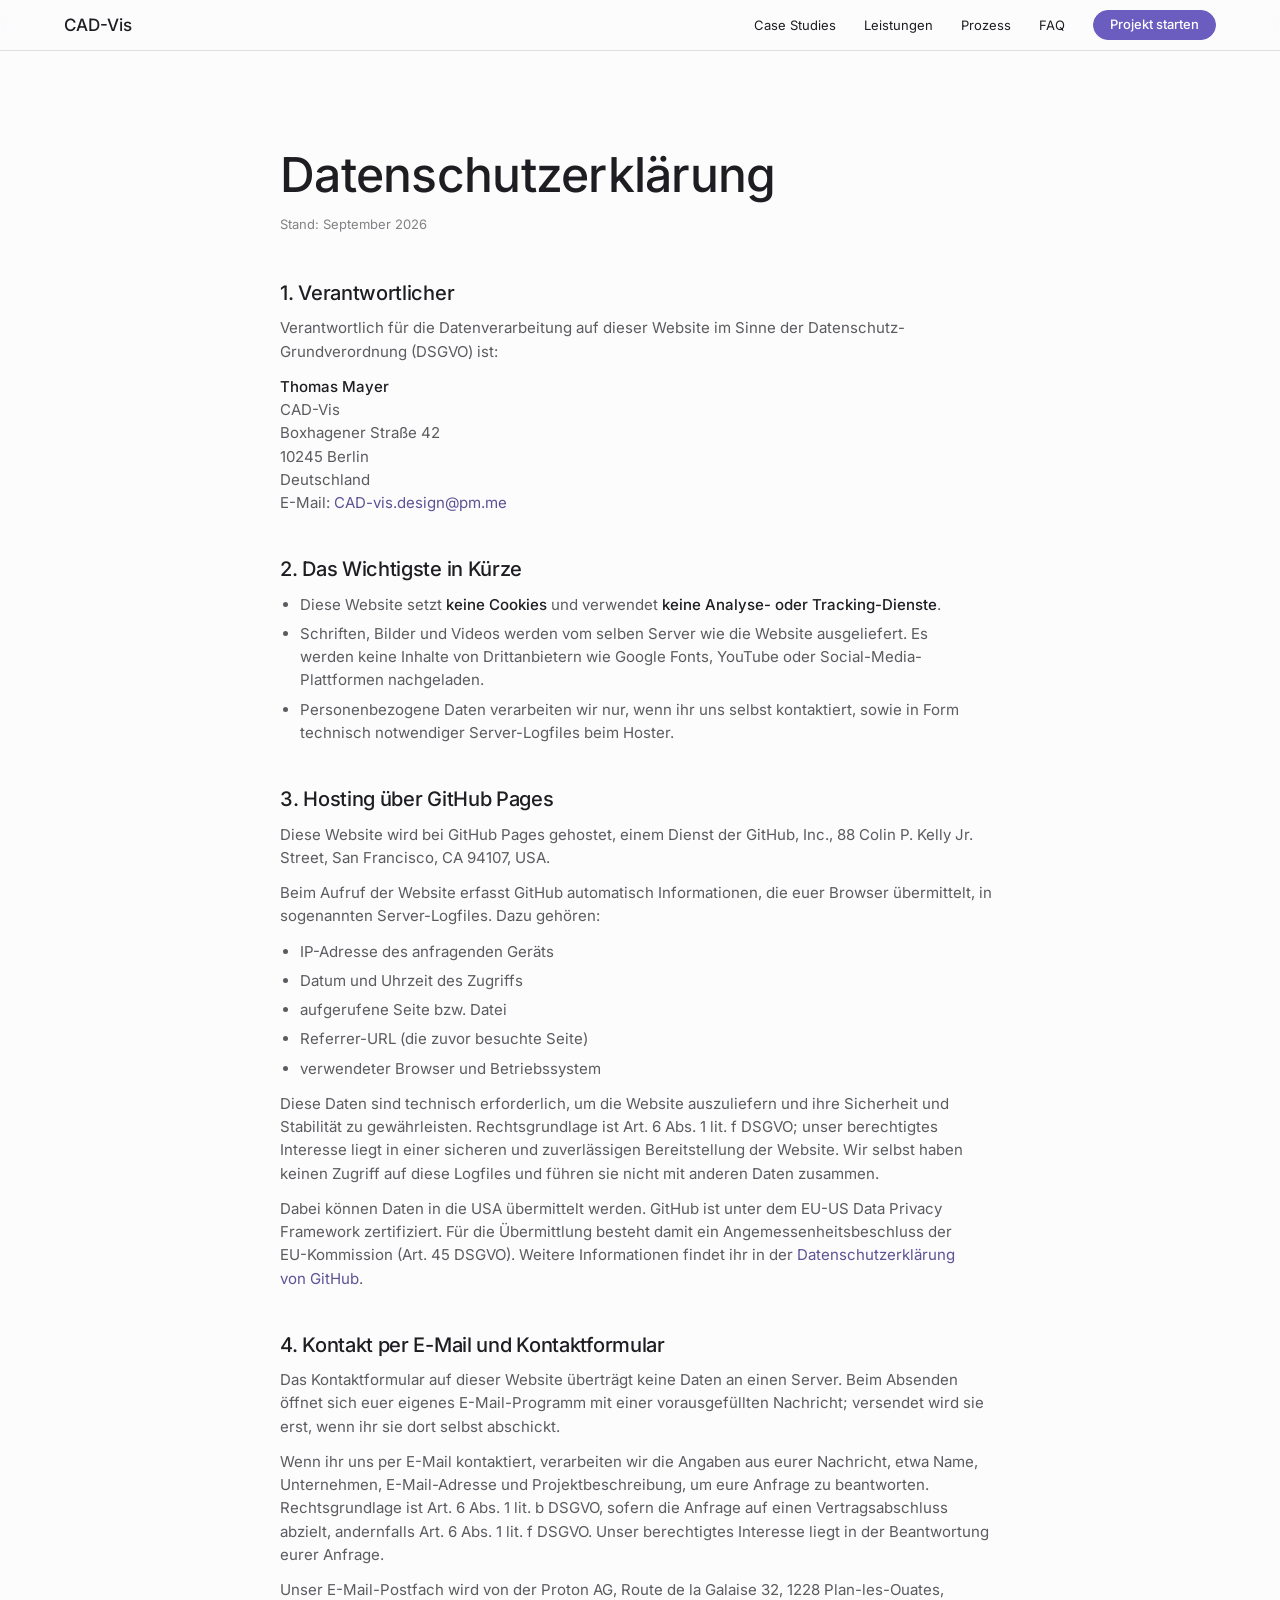
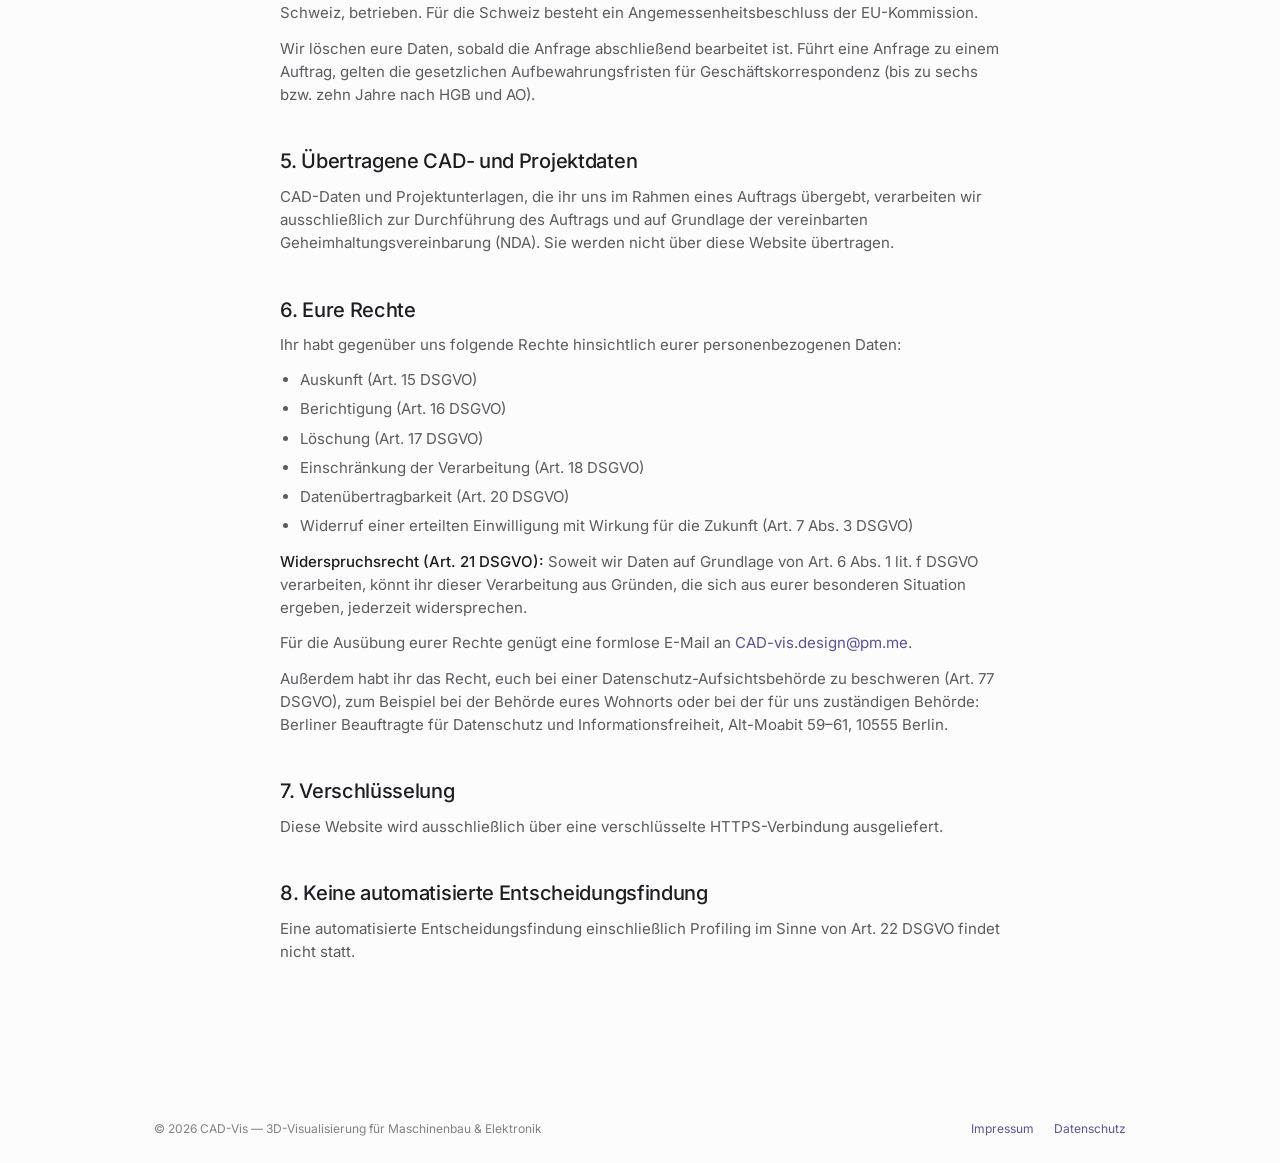
==== commit c6293478: "Use CAD-vis.design@pm.me as contact e-mail Co-Authored-By: Claude Opus 5.5 <noreply@anthropic.com>" ====
--- a/datenschutz.html
+++ b/datenschutz.html
@@ -31,7 +31,7 @@
     Boxhagener Straße 42<br>
     10245 Berlin<br>
     Deutschland<br>
-    E-Mail: <a href="mailto:thomasludwigwork@pm.me">thomasludwigwork@pm.me</a>
+    E-Mail: <a href="mailto:CAD-vis.design@pm.me">CAD-vis.design@pm.me</a>
   </address>
 
   <h2>2. Das Wichtigste in Kürze</h2>
@@ -74,7 +74,7 @@
     <li>Widerruf einer erteilten Einwilligung mit Wirkung für die Zukunft (Art. 7 Abs. 3 DSGVO)</li>
   </ul>
   <p><strong>Widerspruchsrecht (Art. 21 DSGVO):</strong> Soweit wir Daten auf Grundlage von Art. 6 Abs. 1 lit. f DSGVO verarbeiten, könnt ihr dieser Verarbeitung aus Gründen, die sich aus eurer besonderen Situation ergeben, jederzeit widersprechen.</p>
-  <p>Für die Ausübung eurer Rechte genügt eine formlose E-Mail an <a href="mailto:thomasludwigwork@pm.me">thomasludwigwork@pm.me</a>.</p>
+  <p>Für die Ausübung eurer Rechte genügt eine formlose E-Mail an <a href="mailto:CAD-vis.design@pm.me">CAD-vis.design@pm.me</a>.</p>
   <p>Außerdem habt ihr das Recht, euch bei einer Datenschutz-Aufsichtsbehörde zu beschweren (Art. 77 DSGVO), zum Beispiel bei der Behörde eures Wohnorts oder bei der für uns zuständigen Behörde: Berliner Beauftragte für Datenschutz und Informationsfreiheit, Alt-Moabit 59–61, 10555 Berlin.</p>
 
   <h2>7. Verschlüsselung</h2>
--- a/styles.css
+++ b/styles.css
@@ -274,7 +274,7 @@
 .security-grid h3 { font-size: 18px; margin: 0 0 6px; }
 
 /* FAQ */
-.faq { padding: 0 var(--gutter) clamp(96px, 12vw, 144px); }
+.faq { padding: clamp(96px, 12vw, 144px) var(--gutter); }
 .faq .container { max-width: 760px; }
 .faq h2 { margin: 0 0 40px; text-align: center; }
 .faq details { padding: 22px 0; box-shadow: inset 0 1px 0 var(--color-divider); }
